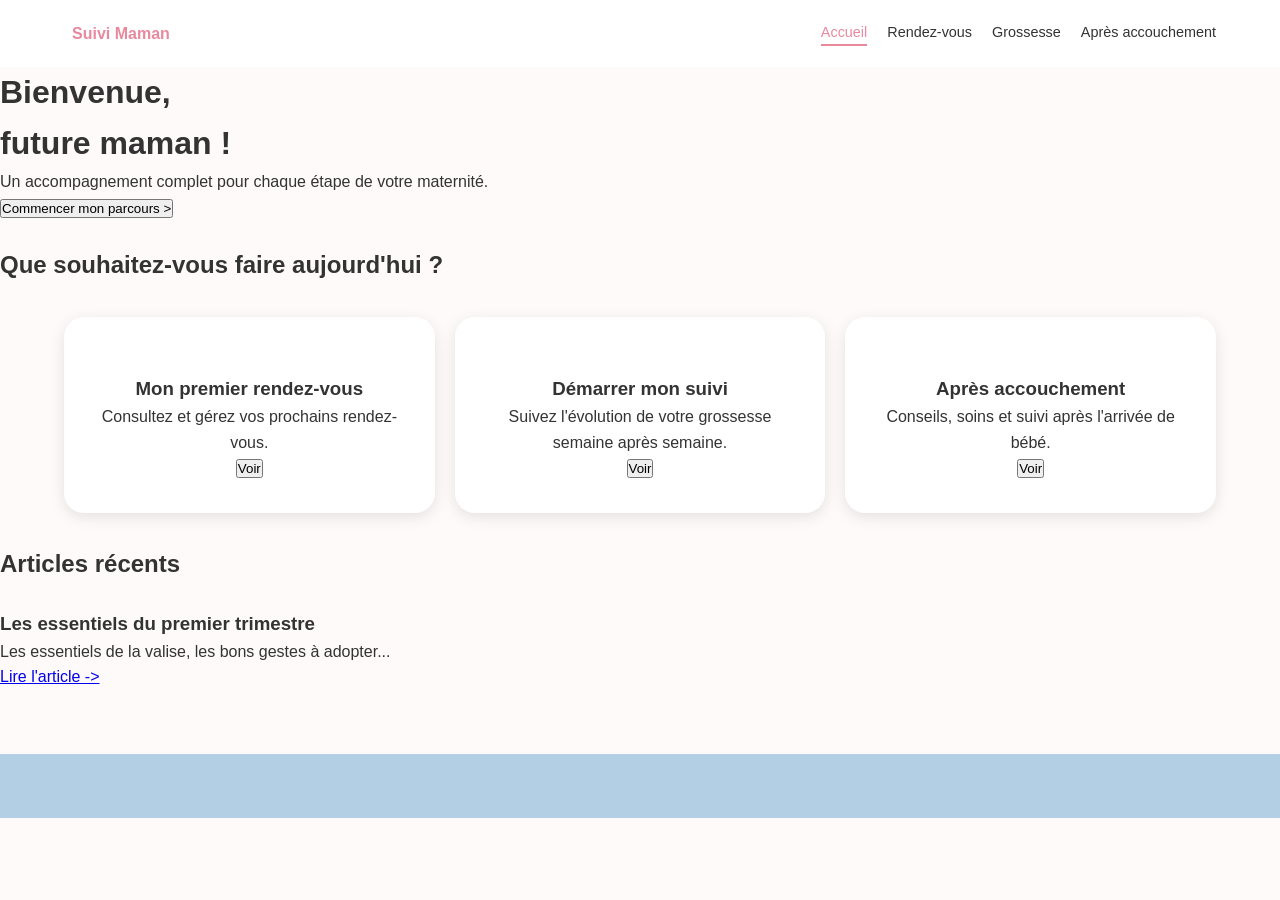
==== accueil.html @ ddcda5e3 "commit1" ====
<!DOCTYPE html>
<html lang="fr">
<head>
    <meta charset="UTF-8">
    <title>Accueil - Suivi Maman</title>
    <link rel="stylesheet" href="style.css">
</head>
<body>
    <header>
        <div class="logo"><img src="logo.png" alt=""> Suivi Maman <img src="logo_maman.png" alt=""></div>
        <nav>
            <a href="accueil.html" class="active">Accueil</a>
            <a href="rdv.html">Rendez-vous</a>
            <a href="suivi.html">Grossesse</a>
            <a href="ap_accouchement.html">Après accouchement</a>
        </nav>
    </header>
    <main>
        <div class="hero">
            <div class="hero-text">
                <h1>Bienvenue, <br>future maman !</h1>
                <p>Un accompagnement complet pour chaque étape de votre maternité.</p>
                <button class="btn-pink" onclick="goTo('suivi.html')">Commencer mon parcours ></button>
            </div>
            <div class="hero-img"><img src="img_hero.png" alt=""></div>
        </div>

        <h2 class="section-title">Que souhaitez-vous faire aujourd'hui ?</h2>
        <div class="grid-container">
            <div class="card-action blue-light">
                <img src="icon_cal.png" alt="">
                <h3>Mon premier rendez-vous</h3>
                <p>Consultez et gérez vos prochains rendez-vous.</p>
                <button class="btn-blue" onclick="goTo('rdv.html')">Voir</button>
            </div>
            <div class="card-action pink-light">
                <img src="icon_suivi.png" alt="">
                <h3>Démarrer mon suivi</h3>
                <p>Suivez l'évolution de votre grossesse semaine après semaine.</p>
                <button class="btn-pink" onclick="goTo('suivi.html')">Voir</button>
            </div>
            <div class="card-action gray-light">
                <img src="icon_post.png" alt="">
                <h3>Après accouchement</h3>
                <p>Conseils, soins et suivi après l'arrivée de bébé.</p>
                <button class="btn-gray" onclick="goTo('ap_accouchement.html')">Voir</button>
            </div>
        </div>

        <div class="recent-articles">
            <h2>Articles récents</h2>
            <div class="article-row" onclick="goTo('conseil.html')">
                <img src="art1.png" alt="">
                <div>
                    <h3>Les essentiels du premier trimestre</h3>
                    <p>Les essentiels de la valise, les bons gestes à adopter...</p>
                    <a href="#">Lire l'article -></a>
                </div>
            </div>
        </div>
    </main>
    <footer id="footer-shared"></footer> <script src="script.js"></script>
</body>
</html>
---- style.css ----
:root {
    --pink: #e9899e;
    --blue-bg: #e8f0f8;
    --gray-dark: #333;
    --gray-light: #757575;
    --white: #ffffff;
    --shadow: 0 4px 15px rgba(0, 0, 0, 0.1);
}

* { box-sizing: border-box; margin: 0; padding: 0; font-family: 'Arial', sans-serif; }

body { background-color: #fffafa; color: var(--gray-dark); line-height: 1.6; }

/* Header & Nav */
header {
    display: flex;
    justify-content: space-between;
    align-items: center;
    padding: 1rem 5%;
    background: var(--white);
}

.logo { display: flex; align-items: center; font-weight: bold; color: var(--pink); gap: 8px; }
.logo img { height: 35px; }

nav { display: flex; gap: 20px; flex-wrap: wrap; }
nav a { text-decoration: none; color: var(--gray-dark); font-size: 0.9rem; transition: 0.3s; }
nav a:hover, nav a.active { color: var(--pink); border-bottom: 2px solid var(--pink); }

/* Titre Principal (H1 des images) */
.main-title {
    text-align: center;
    font-size: 1.8rem;
    padding: 2rem 10%;
    font-weight: 800;
}

/* Formulaires & Cartes Bleues (IMG_0869, 0870, 0871) */
.blue-section {
    background-color: var(--blue-bg);
    border-radius: 20px;
    padding: 2rem;
    width: 90%;
    max-width: 600px;
    margin: 0 auto 2rem;
    text-align: center;
}

input, select {
    width: 100%;
    padding: 15px;
    margin: 10px 0;
    border: none;
    border-radius: 12px;
    box-shadow: var(--shadow);
    font-size: 1rem;
}

.btn-submit {
    background-color: var(--pink);
    color: white;
    padding: 12px 40px;
    border: none;
    border-radius: 12px;
    font-size: 1.1rem;
    cursor: pointer;
    margin-top: 15px;
}

/* Responsive Grid (IMG_0872) */
.grid-container {
    display: grid;
    grid-template-columns: 1fr; /* Mobile */
    gap: 20px;
    padding: 2rem 5%;
}

@media (min-width: 768px) { .grid-container { grid-template-columns: repeat(3, 1fr); } }

.card-action {
    background: white;
    padding: 2rem;
    border-radius: 20px;
    text-align: center;
    box-shadow: var(--shadow);
}

/* Footer (IMG_0872 bas) */
footer {
    background-color: #b3cfe4;
    padding: 2rem 5%;
    margin-top: 4rem;
}

.footer-grid {
    display: flex;
    flex-wrap: wrap;
    justify-content: space-between;
    gap: 20px;
}

.footer-item { min-width: 200px; }
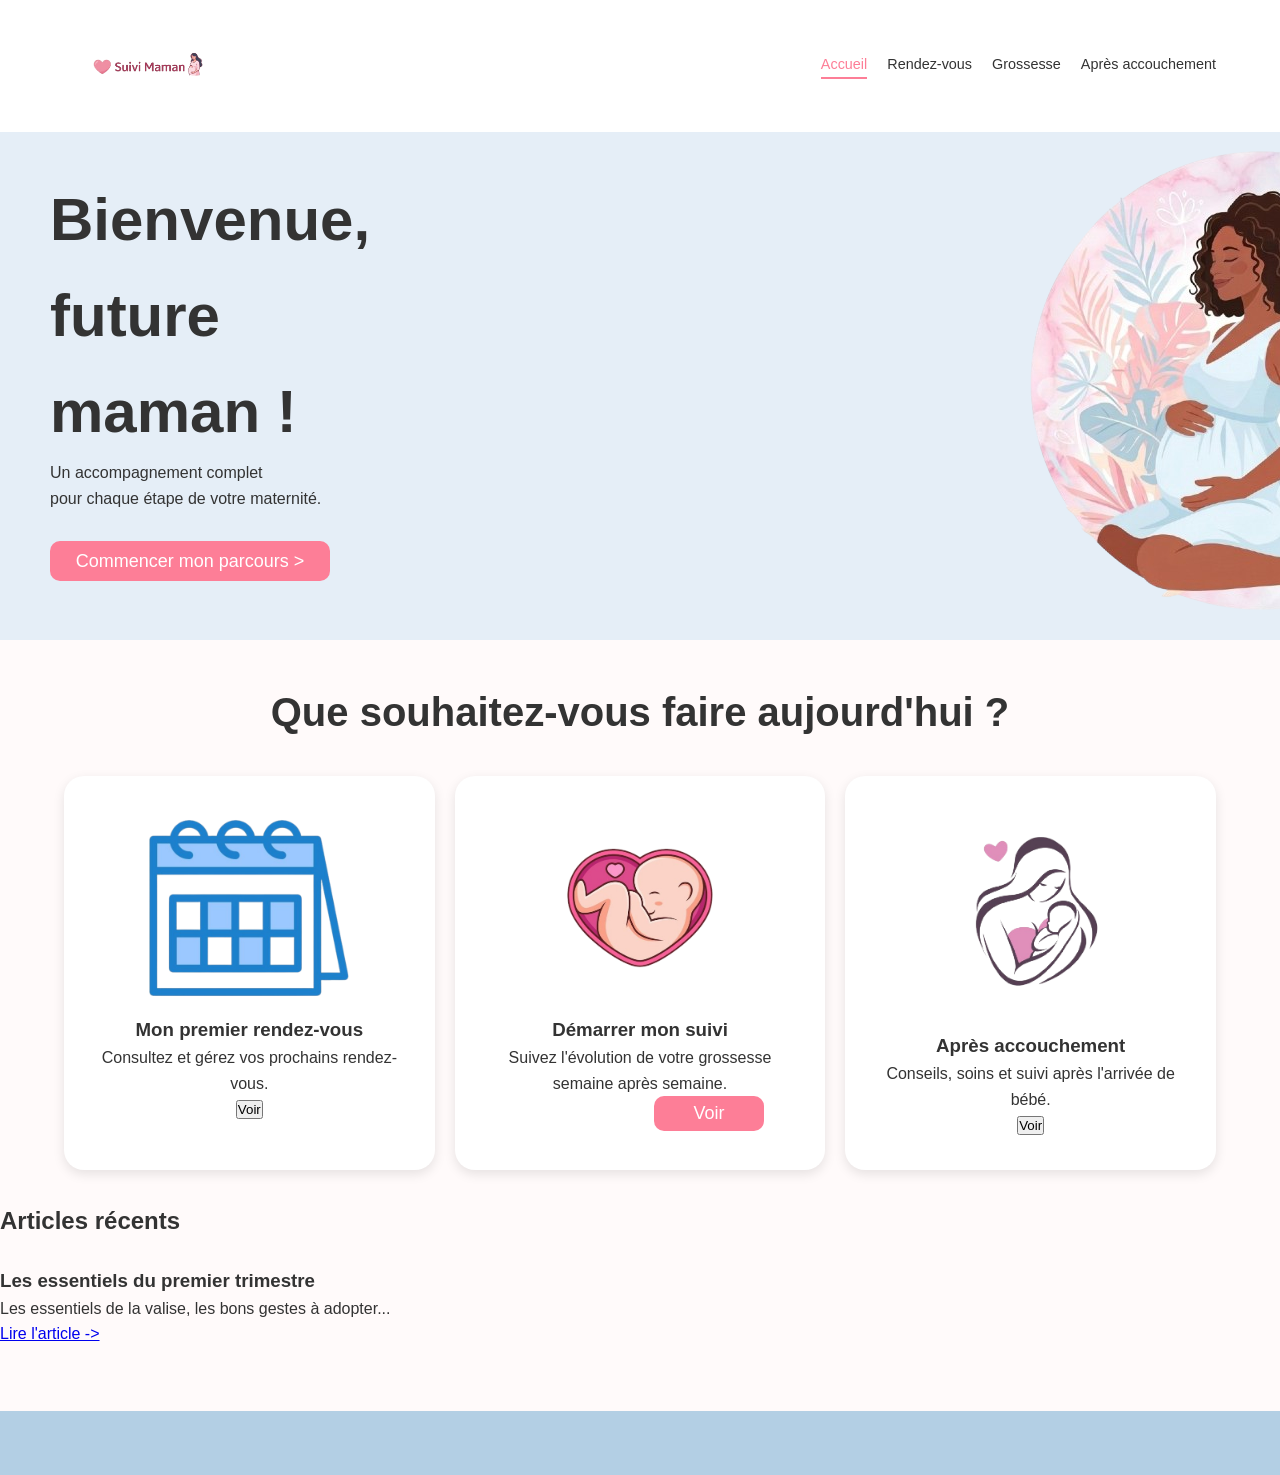
==== commit 4f1e4fdb: "commit2" ====
--- a/accueil.html
+++ b/accueil.html
@@ -7,7 +7,7 @@
 </head>
 <body>
     <header>
-        <div class="logo"><img src="logo.png" alt=""> Suivi Maman <img src="logo_maman.png" alt=""></div>
+        <div class="logo"><img src="./images_suivi/logo.png" alt=""></div>
         <nav>
             <a href="accueil.html" class="active">Accueil</a>
             <a href="rdv.html">Rendez-vous</a>
@@ -15,32 +15,34 @@
             <a href="ap_accouchement.html">Après accouchement</a>
         </nav>
     </header>
+
+
     <main>
         <div class="hero">
             <div class="hero-text">
                 <h1>Bienvenue, <br>future maman !</h1>
-                <p>Un accompagnement complet pour chaque étape de votre maternité.</p>
-                <button class="btn-pink" onclick="goTo('suivi.html')">Commencer mon parcours ></button>
+                <p>Un accompagnement complet <br> pour chaque étape de votre maternité.</p>
+                <button class="btn-accueil" onclick="goTo('suivi.html')">Commencer mon parcours ></button>
             </div>
-            <div class="hero-img"><img src="img_hero.png" alt=""></div>
+            <div class="hero-img"><img src="./images_suivi/maman1.png" alt=""></div>
         </div>
 
         <h2 class="section-title">Que souhaitez-vous faire aujourd'hui ?</h2>
         <div class="grid-container">
             <div class="card-action blue-light">
-                <img src="icon_cal.png" alt="">
+                <img src="./images_suivi/calandrier1.png" alt="">
                 <h3>Mon premier rendez-vous</h3>
                 <p>Consultez et gérez vos prochains rendez-vous.</p>
                 <button class="btn-blue" onclick="goTo('rdv.html')">Voir</button>
             </div>
             <div class="card-action pink-light">
-                <img src="icon_suivi.png" alt="">
+                <img src="./images_suivi/foeutus1.png" alt="">
                 <h3>Démarrer mon suivi</h3>
                 <p>Suivez l'évolution de votre grossesse semaine après semaine.</p>
-                <button class="btn-pink" onclick="goTo('suivi.html')">Voir</button>
+                <button class="btn-pink" onclick="goTo('grossesse.html')">Voir</button>
             </div>
             <div class="card-action gray-light">
-                <img src="icon_post.png" alt="">
+                <img src="./images_suivi/maman2.png" alt="">
                 <h3>Après accouchement</h3>
                 <p>Conseils, soins et suivi après l'arrivée de bébé.</p>
                 <button class="btn-gray" onclick="goTo('ap_accouchement.html')">Voir</button>
@@ -59,6 +61,13 @@
             </div>
         </div>
     </main>
-    <footer id="footer-shared"></footer> <script src="script.js"></script>
+
+
+
+    <footer id="footer-shared"></footer>
+
+
+    <script src="script.js"></script>
+
 </body>
 </html>
--- a/style.css
+++ b/style.css
@@ -1,15 +1,24 @@
 :root {
-    --pink: #e9899e;
-    --blue-bg: #e8f0f8;
+    --pink: #FD7E97;
+    --blue-bg: #E5EEF7;
     --gray-dark: #333;
     --gray-light: #757575;
     --white: #ffffff;
     --shadow: 0 4px 15px rgba(0, 0, 0, 0.1);
 }
 
-* { box-sizing: border-box; margin: 0; padding: 0; font-family: 'Arial', sans-serif; }
+* {
+    box-sizing: border-box;
+    margin: 0;
+    padding: 0;
+    font-family: 'Arial', sans-serif;
+}
 
-body { background-color: #fffafa; color: var(--gray-dark); line-height: 1.6; }
+body {
+    background-color: #fffafa;
+    color: var(--gray-dark);
+    line-height: 1.6;
+}
 
 /* Header & Nav */
 header {
@@ -20,12 +29,30 @@
     background: var(--white);
 }
 
-.logo { display: flex; align-items: center; font-weight: bold; color: var(--pink); gap: 8px; }
-.logo img { height: 35px; }
+.logo {
+    display: flex;
+    align-items: center;
+    gap: 8px;
+}
+.logo img {
+    height: 100px;
+}
 
-nav { display: flex; gap: 20px; flex-wrap: wrap; }
-nav a { text-decoration: none; color: var(--gray-dark); font-size: 0.9rem; transition: 0.3s; }
-nav a:hover, nav a.active { color: var(--pink); border-bottom: 2px solid var(--pink); }
+nav {
+    display: flex;
+    gap: 20px;
+    flex-wrap: wrap;
+}
+nav a {
+    text-decoration: none;
+    color: var(--gray-dark);
+    font-size: 0.9rem;
+    transition: 0.3s;
+}
+nav a:hover, nav a.active {
+    color: var(--pink);
+    border-bottom: 2px solid var(--pink);
+}
 
 /* Titre Principal (H1 des images) */
 .main-title {
@@ -34,6 +61,40 @@
     padding: 2rem 10%;
     font-weight: 800;
 }
+
+.hero {
+    display: flex;
+    background-color: #E5EEF7;
+    h1 {
+    font-size: 60px;
+    }
+}
+.hero-text {
+    margin-left: 50px;
+    padding-top: 40px;
+}
+.hero-img {
+        margin-left: 50%;
+        
+    }
+.btn-accueil {
+    background-color: #FD7E97;
+    color: white;
+    width: 280px;
+    height: 40px;
+    font-size: 18px;
+    border-radius: 10px;
+    border: #FD7E97;
+    margin-top: 30px;
+}
+
+.section-title {
+    margin-top: 40px;
+    font-size: 40px;
+    text-align: center;
+    
+}
+
 
 /* Formulaires & Cartes Bleues (IMG_0869, 0870, 0871) */
 .blue-section {
@@ -66,23 +127,42 @@
     cursor: pointer;
     margin-top: 15px;
 }
+.btn-pink{
+    background-color: #FD7E97;
+    color: white;
+    width: 110px;
+    height: 35px;
+    font-size: 18px;
+    margin-left: 45%;
+    border-radius: 10px;
+    border: #FD7E97;
+}
 
 /* Responsive Grid (IMG_0872) */
 .grid-container {
     display: grid;
     grid-template-columns: 1fr; /* Mobile */
     gap: 20px;
-    padding: 2rem 5%;
+    padding: 32px 5%;
+    img {
+        width: 200px;
+        height: auto;
+    }
 }
 
-@media (min-width: 768px) { .grid-container { grid-template-columns: repeat(3, 1fr); } }
+@media (min-width: 768px) {
+    .grid-container
+    {
+        grid-template-columns: repeat(3, 1fr);
+    }
+}
 
 .card-action {
     background: white;
-    padding: 2rem;
+    padding: 32px;
     border-radius: 20px;
     text-align: center;
-    box-shadow: var(--shadow);
+    box-shadow: rgba(0, 0, 0, 0.1) 0px 4px 12px;
 }
 
 /* Footer (IMG_0872 bas) */
@@ -99,4 +179,6 @@
     gap: 20px;
 }
 
-.footer-item { min-width: 200px; }+.footer-item {
+    min-width: 200px;
+}
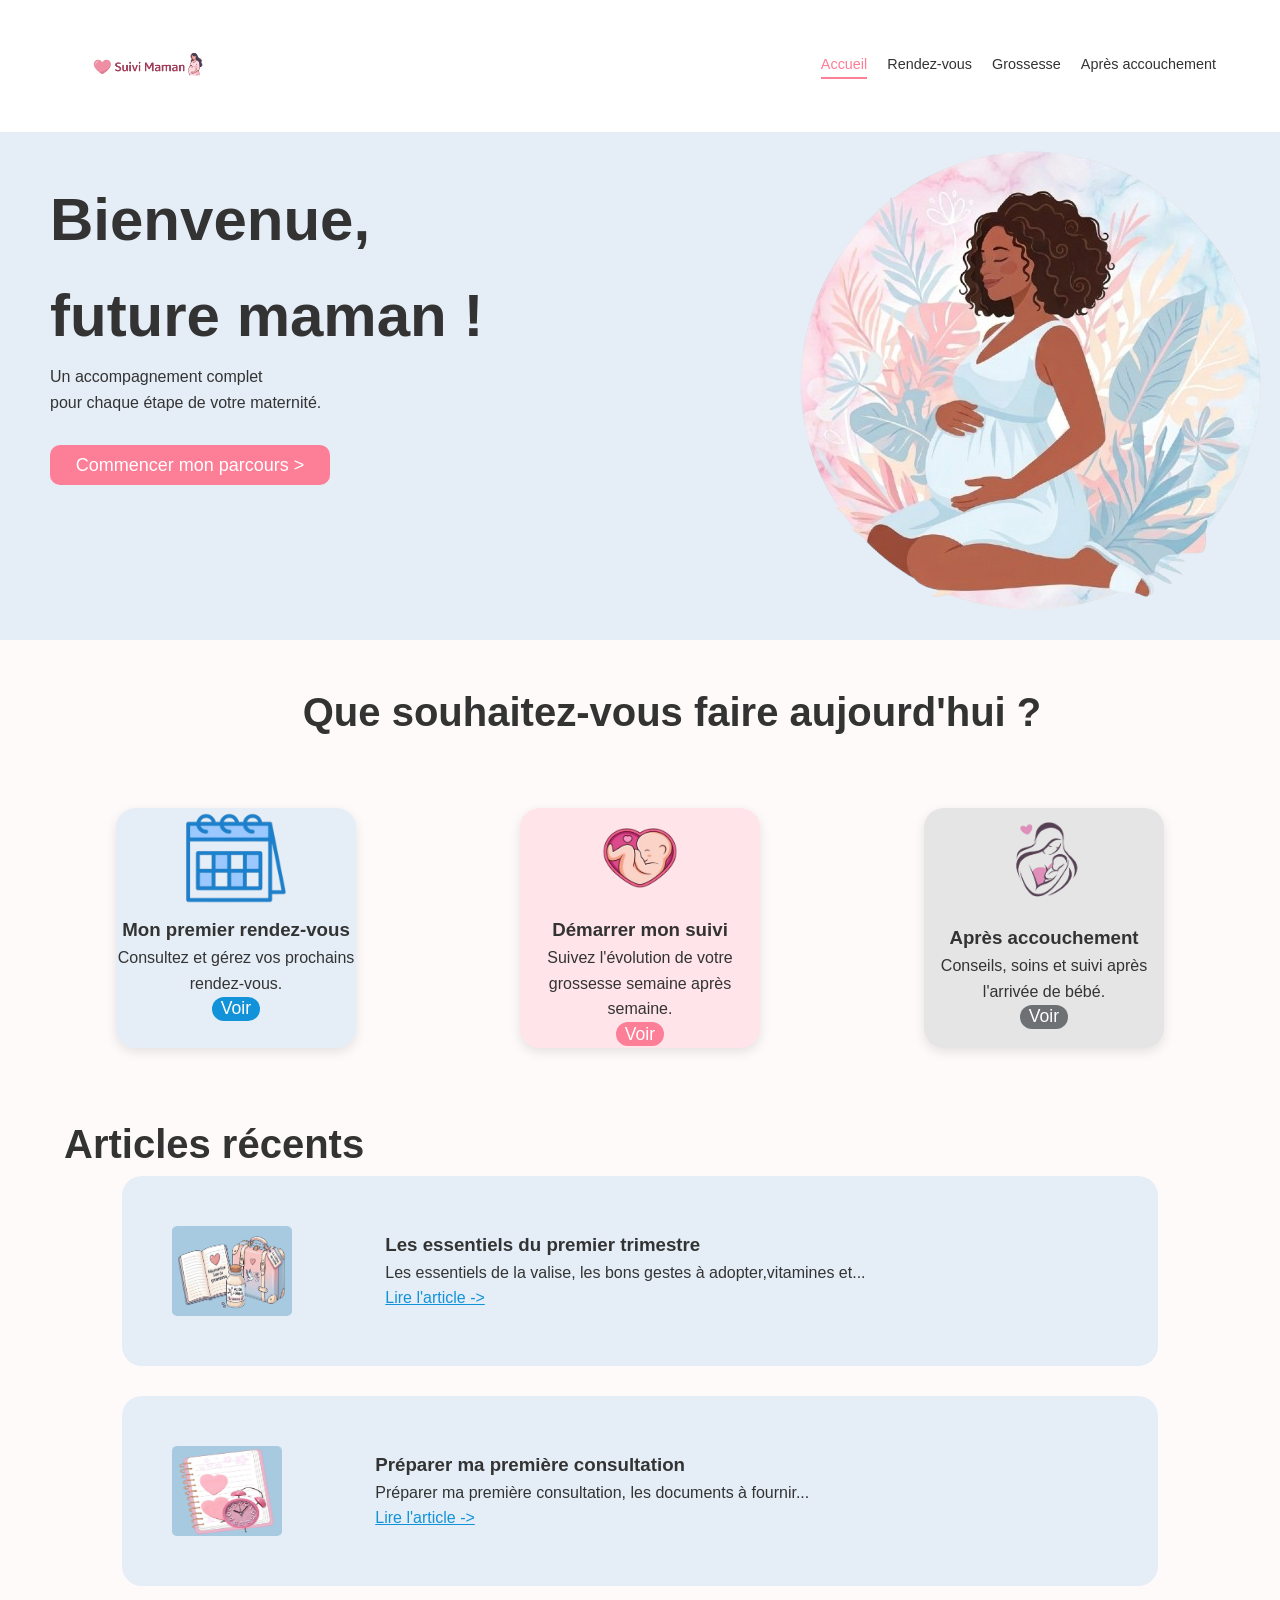
==== commit 62449d0d: "commit3" ====
--- a/accueil.html
+++ b/accueil.html
@@ -1,10 +1,12 @@
 <!DOCTYPE html>
 <html lang="fr">
+
 <head>
     <meta charset="UTF-8">
     <title>Accueil - Suivi Maman</title>
     <link rel="stylesheet" href="style.css">
 </head>
+
 <body>
     <header>
         <div class="logo"><img src="./images_suivi/logo.png" alt=""></div>
@@ -29,37 +31,49 @@
 
         <h2 class="section-title">Que souhaitez-vous faire aujourd'hui ?</h2>
         <div class="grid-container">
-            <div class="card-action blue-light">
+            <div class="card-action bleu">
                 <img src="./images_suivi/calandrier1.png" alt="">
                 <h3>Mon premier rendez-vous</h3>
                 <p>Consultez et gérez vos prochains rendez-vous.</p>
-                <button class="btn-blue" onclick="goTo('rdv.html')">Voir</button>
+                <button class="btn-bleu" onclick="goTo('rdv.html')">Voir</button>
             </div>
-            <div class="card-action pink-light">
+            <div class="card-action rose">
                 <img src="./images_suivi/foeutus1.png" alt="">
                 <h3>Démarrer mon suivi</h3>
                 <p>Suivez l'évolution de votre grossesse semaine après semaine.</p>
-                <button class="btn-pink" onclick="goTo('grossesse.html')">Voir</button>
+                <button class="btn-rose" onclick="goTo('grossesse.html')">Voir</button>
             </div>
-            <div class="card-action gray-light">
+            <div class="card-action gris">
                 <img src="./images_suivi/maman2.png" alt="">
                 <h3>Après accouchement</h3>
                 <p>Conseils, soins et suivi après l'arrivée de bébé.</p>
-                <button class="btn-gray" onclick="goTo('ap_accouchement.html')">Voir</button>
+                <button class="btn-gris" onclick="goTo('ap_accouchement.html')">Voir</button>
             </div>
+
         </div>
 
-        <div class="recent-articles">
-            <h2>Articles récents</h2>
-            <div class="article-row" onclick="goTo('conseil.html')">
-                <img src="art1.png" alt="">
+
+        <h2>Articles récents</h2>
+        <section class="recent">
+            <div class="recent-articles case1">
+                <img src="./images_suivi/trousse.png" alt="">
                 <div>
                     <h3>Les essentiels du premier trimestre</h3>
-                    <p>Les essentiels de la valise, les bons gestes à adopter...</p>
+                    <p>Les essentiels de la valise, les bons gestes à adopter,vitamines et...</p>
                     <a href="#">Lire l'article -></a>
+                    <div class="article-row" onclick="goTo('conseil.html')"></div>
                 </div>
             </div>
-        </div>
+            <div class="recent-articles case2">
+                <img src="./images_suivi/blocnote.png" id="bloc">
+                <div>
+                    <h3>Préparer ma première consultation</h3>
+                    <p>Préparer ma première consultation, les documents à fournir...</p>
+                    <a href="#">Lire l'article -></a>
+                    <div class="article-row" onclick="goTo('rdv.html')"></div>
+                </div>
+            </div>
+        </section>
     </main>
 
 
@@ -70,4 +84,5 @@
     <script src="script.js"></script>
 
 </body>
+
 </html>
--- a/style.css
+++ b/style.css
@@ -65,6 +65,7 @@
 .hero {
     display: flex;
     background-color: #E5EEF7;
+    justify-content: space-between;
     h1 {
     font-size: 60px;
     }
@@ -73,10 +74,7 @@
     margin-left: 50px;
     padding-top: 40px;
 }
-.hero-img {
-        margin-left: 50%;
-        
-    }
+
 .btn-accueil {
     background-color: #FD7E97;
     color: white;
@@ -141,11 +139,12 @@
 /* Responsive Grid (IMG_0872) */
 .grid-container {
     display: grid;
-    grid-template-columns: 1fr; /* Mobile */
-    gap: 20px;
-    padding: 32px 5%;
+    justify-items: center;
+    gap: 60px;
+    width: 100%;
+    padding: 5%;
     img {
-        width: 200px;
+        width: 100px;
         height: auto;
     }
 }
@@ -158,11 +157,112 @@
 }
 
 .card-action {
+    align-items: center;
     background: white;
-    padding: 32px;
     border-radius: 20px;
     text-align: center;
     box-shadow: rgba(0, 0, 0, 0.1) 0px 4px 12px;
+    width: 70%;
+    bleu {
+        background-color: #757575;
+    }
+    
+}
+
+.card-action.bleu {
+    background-color: #E5EEF7;
+}
+
+.card-action.rose {
+    background-color: #FFE4E9;
+}
+
+.card-action.gris {
+    background-color: #E5E5E5;
+}
+
+.btn-bleu {
+    background-color: #1293D9;
+    border: 1px;
+    height: 10%;
+    width: 20%;
+    color: white;
+    font-size: 110%;
+    border-radius: 20px;
+}
+
+.btn-rose {
+    background-color: #FD7E97;
+    border: 1px;
+    height: 10%;
+    width: 20%;
+    color: white;
+    font-size: 110%;
+    border-radius: 20px;
+}
+
+.btn-gris {
+    background-color: #6D7173;
+    border: 1px;
+    height: 10%;
+    width: 20%;
+    color: white;
+    font-size: 110%;
+    border-radius: 20px;
+}
+
+
+  
+.recent {
+    display: flex;
+    flex-direction: column; /* Les articles s'empilent verticalement */
+    align-items: center;    /* Centre les articles horizontalement */
+    gap: 30px;              /* Crée l'espace entre l'article 1 et l'article 2 */
+    margin: 0 auto;      /* Espace extérieur haut/bas et centrage du bloc */
+    width: 90%;
+    a {
+        color: #1293D9;
+    }
+}
+
+.recent-articles{
+    display: flex;
+}
+.recent-articles img {
+        width: 120px;
+        height: 90px;
+        border: 1px;
+        background-color: #A7CAE1;
+        border-radius: 5%;
+    }
+
+h2 {
+        font-size: 40px;
+        margin-left: 5%;
+    }
+
+
+.recent-articles.case1 {
+    background-color: #E5EEF7;
+    border: 1px;
+    border-radius: 20px;
+    gap: 10%;
+    padding: 50px;
+    width: 90%;
+    align-items: center;
+}
+
+#bloc {
+    width: 110px;
+}
+.recent-articles.case2 {
+    background-color: #E5EEF7;
+    border: 1px;
+    border-radius: 20px;
+    gap: 10%;
+    padding: 50px;
+    width: 90%;
+    align-items: center;
 }
 
 /* Footer (IMG_0872 bas) */
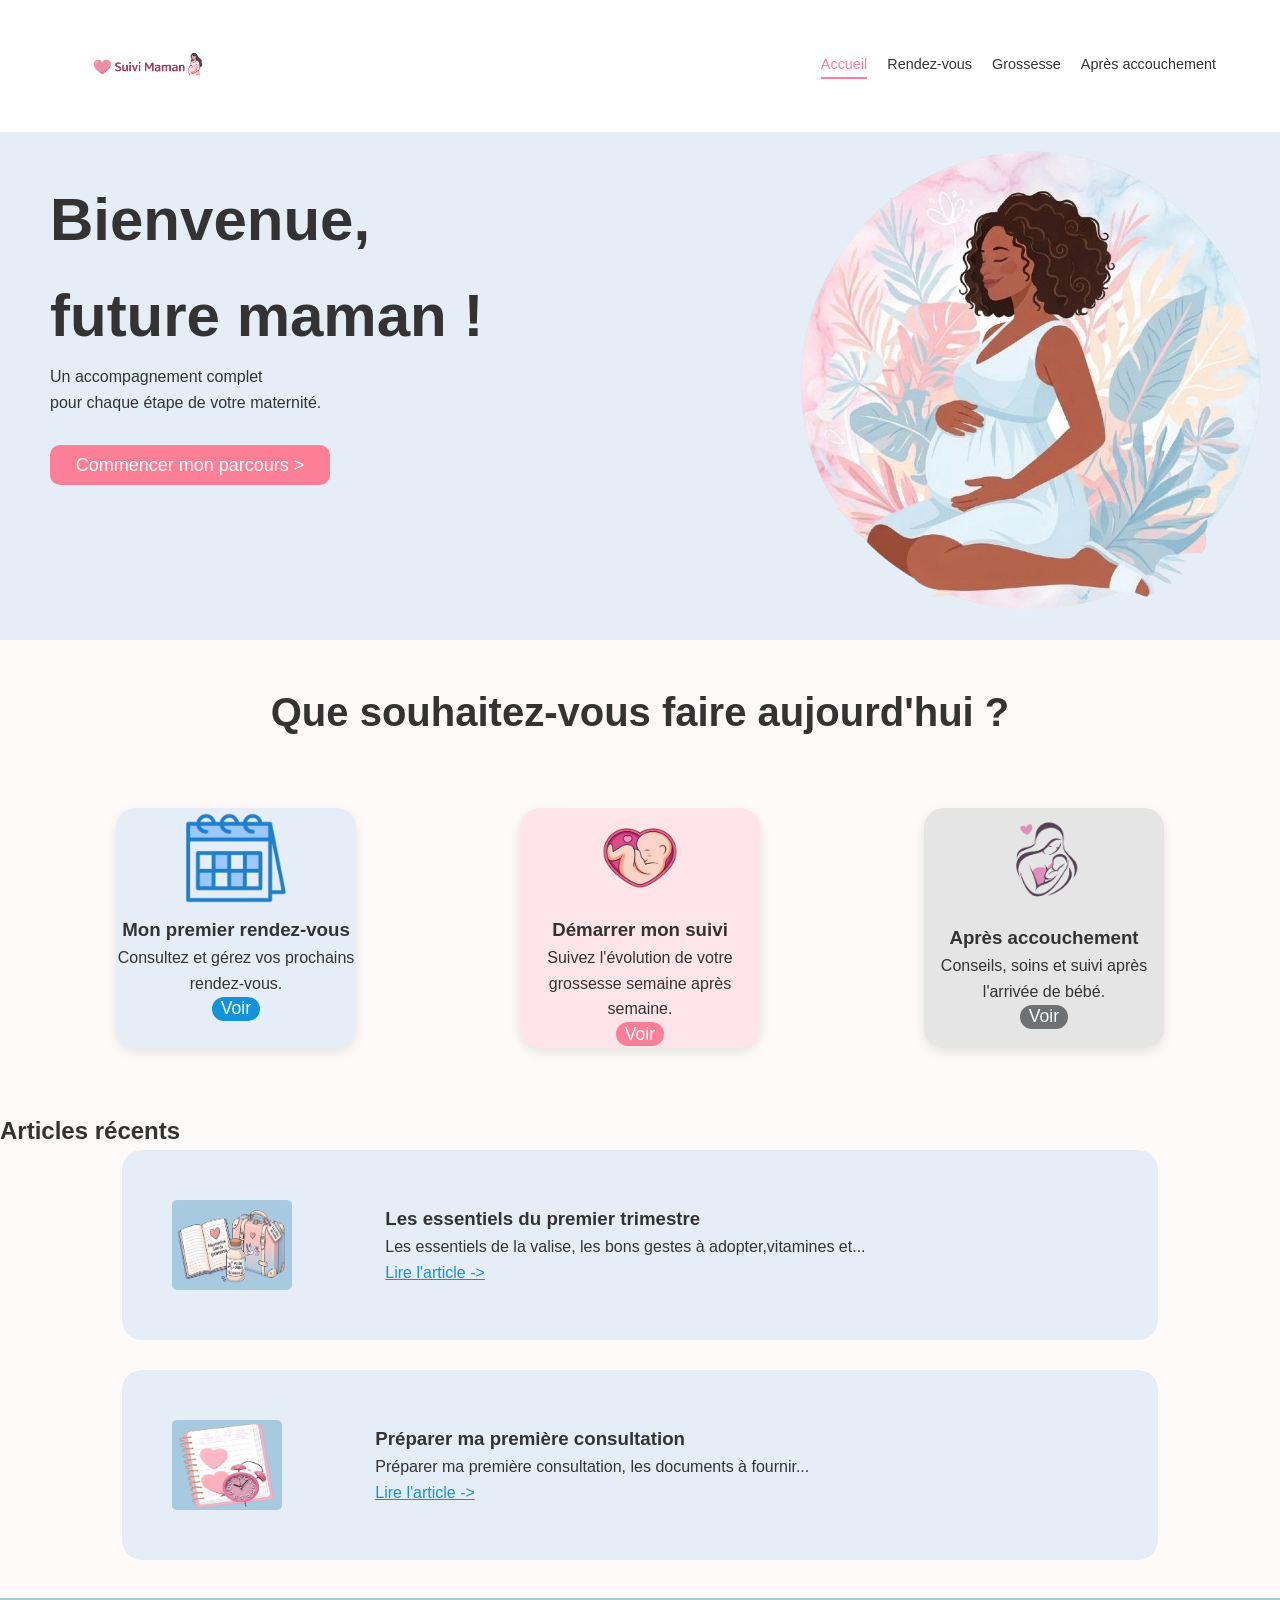
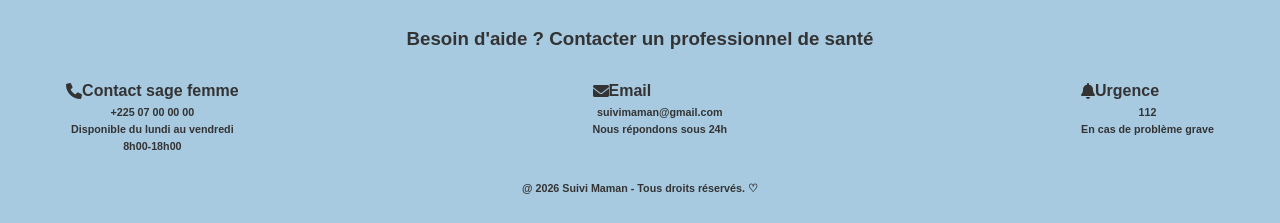
==== commit 128f62aa: "commit4" ====
--- a/accueil.html
+++ b/accueil.html
@@ -5,6 +5,7 @@
     <meta charset="UTF-8">
     <title>Accueil - Suivi Maman</title>
     <link rel="stylesheet" href="style.css">
+    <link rel="stylesheet" href="https://cdnjs.cloudflare.com/ajax/libs/font-awesome/6.0.0/css/all.min.css">
 </head>
 
 <body>
@@ -24,7 +25,7 @@
             <div class="hero-text">
                 <h1>Bienvenue, <br>future maman !</h1>
                 <p>Un accompagnement complet <br> pour chaque étape de votre maternité.</p>
-                <button class="btn-accueil" onclick="goTo('suivi.html')">Commencer mon parcours ></button>
+                <button class="btn-accueil" onclick="goTo('rdv.html')">Commencer mon parcours ></button>
             </div>
             <div class="hero-img"><img src="./images_suivi/maman1.png" alt=""></div>
         </div>
@@ -76,9 +77,43 @@
         </section>
     </main>
 
-
-
-    <footer id="footer-shared"></footer>
+<footer id="footer-shared">
+        <h3>Besoin d'aide ? Contacter un professionnel de santé</h3>
+        <section class="icons">
+            <div class="icon">
+                <div id="ico">
+                    <i class="fa-solid fa-phone"></i>
+                    <h4>Contact sage femme</h4>
+                </div>
+                <div>
+                    <h6>+225 07 00 00 00</h6>
+                    <h6>Disponible du lundi au vendredi</h6>
+                    <h6>8h00-18h00</h6>
+                </div>
+            </div>
+            <div class="icon">
+                <div id="ico">
+                    <i class="fa-solid fa-envelope"></i>
+                    <h4>Email</h4>
+                </div>
+                <div>
+                    <h6>suivimaman@gmail.com</h6>
+                    <h6>Nous répondons sous 24h</h6>
+                </div>
+            </div>
+            <div class="icon">
+                <div id="ico">
+                    <i class="fa-solid fa-bell"></i>
+                    <h4>Urgence</h4>
+                </div>
+                <div>
+                    <h6>112</h6>
+                    <h6>En cas de problème grave</h6>
+                </div>
+            </div>
+        </section>
+        <h6>@ 2026 Suivi Maman - Tous droits réservés. ♡</h6>
+    </footer>
 
 
     <script src="script.js"></script>
--- a/style.css
+++ b/style.css
@@ -32,7 +32,6 @@
 .logo {
     display: flex;
     align-items: center;
-    gap: 8px;
 }
 .logo img {
     height: 100px;
@@ -234,13 +233,11 @@
         border: 1px;
         background-color: #A7CAE1;
         border-radius: 5%;
-    }
-
-h2 {
+        h2 {
         font-size: 40px;
         margin-left: 5%;
     }
-
+    }
 
 .recent-articles.case1 {
     background-color: #E5EEF7;
@@ -264,21 +261,98 @@
     width: 90%;
     align-items: center;
 }
-
+main {
+    margin-bottom: 3%;
+}
+
+/*rdv.hml*/
+.page-intro {
+    margin-left: 50px;
+    padding-top: 40px;
+}
+
+.btn-supprimer {
+    background-color: #FD7E97;
+    color: white;
+    width: 140px;
+    height: 40px;
+    font-size: 18px;
+    border-radius: 10px;
+    border: #FD7E97;
+    margin-top: 30px;
+}
+
+.btn-ajouter {
+    background-color: #1293D9;
+    color: white;
+    width: 140px;
+    height: 40px;
+    font-size: 18px;
+    border-radius: 10px;
+    border: #FD7E97;
+    margin-top: 30px;
+}
+
+.btn-modifier {
+    background-color: #6D7173;
+    color: white;
+    width: 140px;
+    height: 40px;
+    font-size: 18px;
+    border-radius: 10px;
+    border: #FD7E97;
+    margin-top: 30px;
+}
+
+.rendv {
+    flex-direction: column; /* Les articles s'empilent verticalement */
+    align-items: center;    /* Centre les articles horizontalement */
+    gap: 30px;              /* Crée l'espace entre l'article 1 et l'article 2 */
+    margin: 0 auto;      /* Espace extérieur haut/bas et centrage du bloc */
+    width: 90%;
+}
+
+.doc {
+    display: flex;
+    border: 1px;
+    margin-bottom: 5%;
+    background-color: #E5EEF7;
+    gap: 5%;
+    height: 400px;
+}
+
+.doc img {
+    border: 1px;
+    background-color: #68c5ff5d;
+    height: 60%;
+    width: 15%;
+    height: 100%;
+}
+
+#doc1 {
+}
+
+#const {
+}
 /* Footer (IMG_0872 bas) */
 footer {
-    background-color: #b3cfe4;
-    padding: 2rem 5%;
-    margin-top: 4rem;
-}
-
-.footer-grid {
-    display: flex;
-    flex-wrap: wrap;
-    justify-content: space-between;
-    gap: 20px;
-}
-
-.footer-item {
-    min-width: 200px;
+    background-color: #A7CAE1;
+    padding: 5%;
+}
+
+#footer-shared{
+    text-align: center;
+    padding: 2%;
+}
+
+#ico {
+    display: flex;
+    align-items: center;
+}
+
+.icons {
+    display: flex;
+    justify-content: center;
+    gap: 30%;
+    padding: 2%;
 }
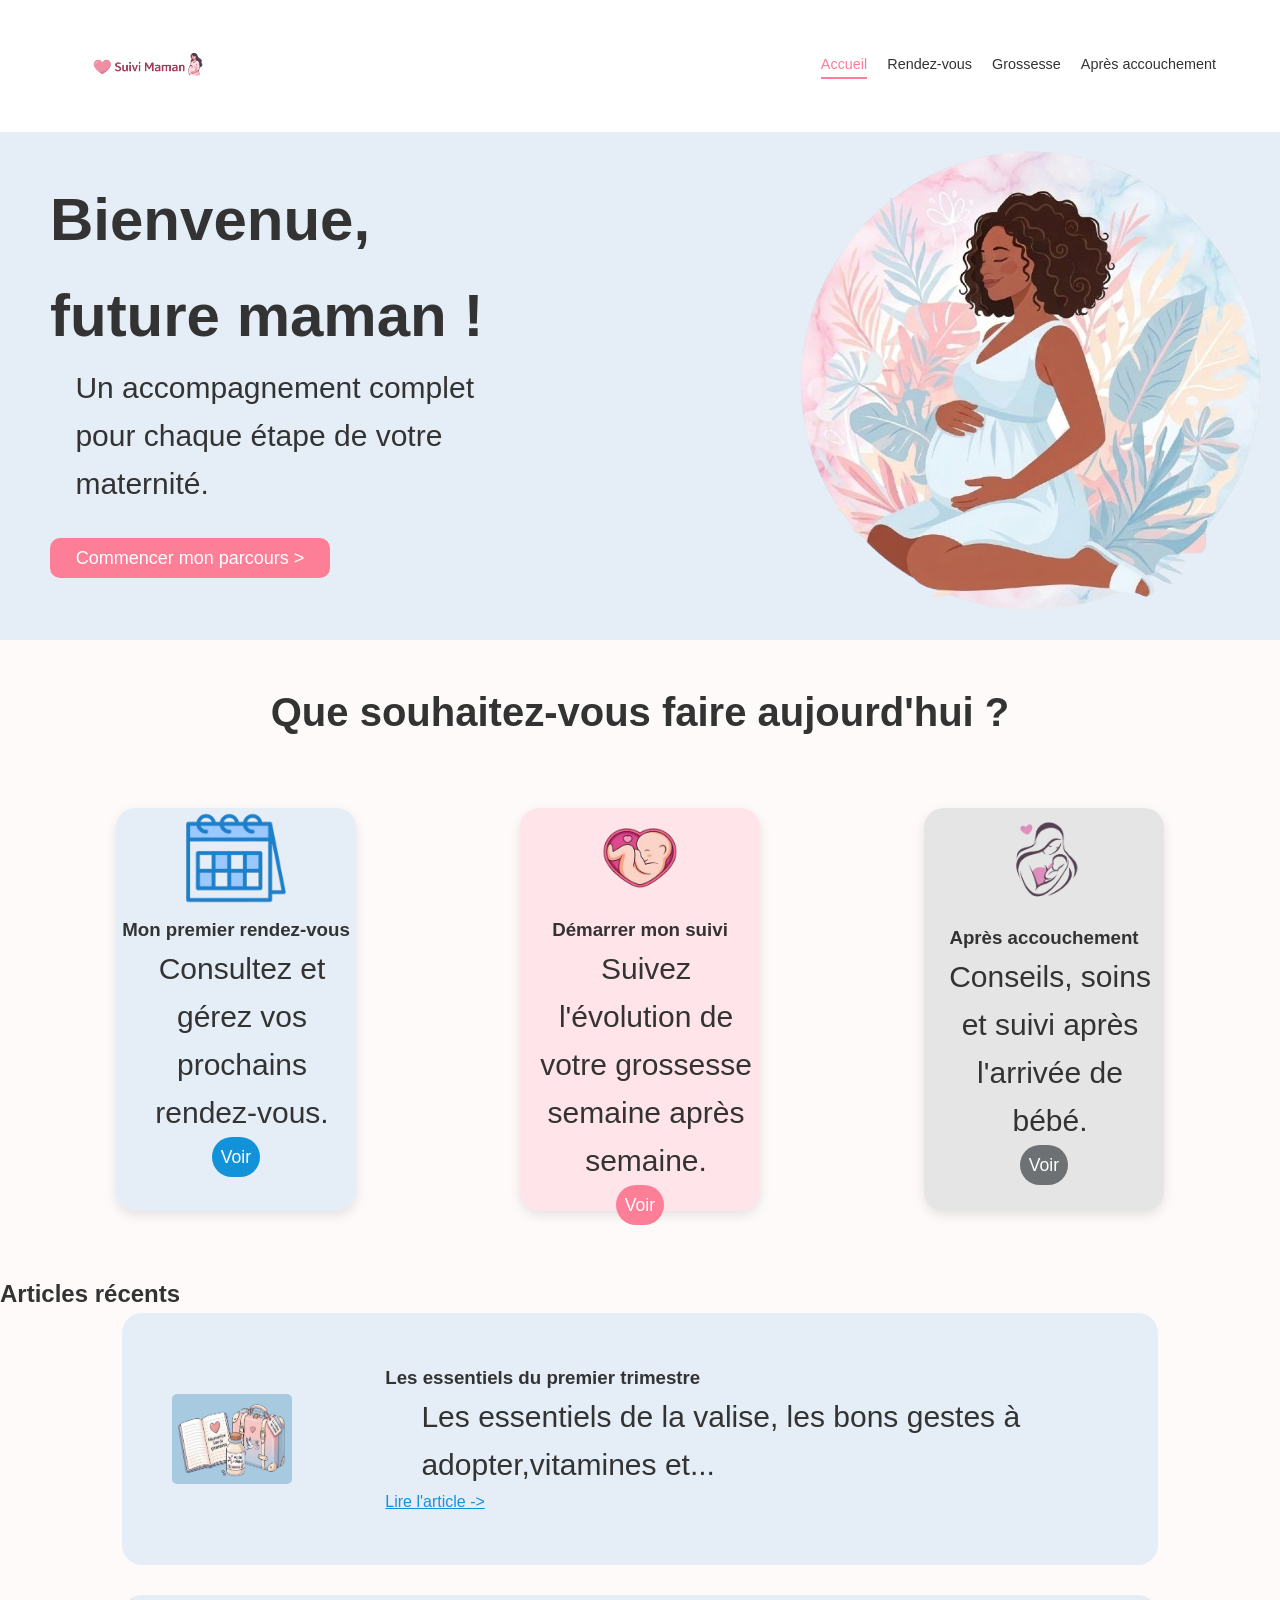
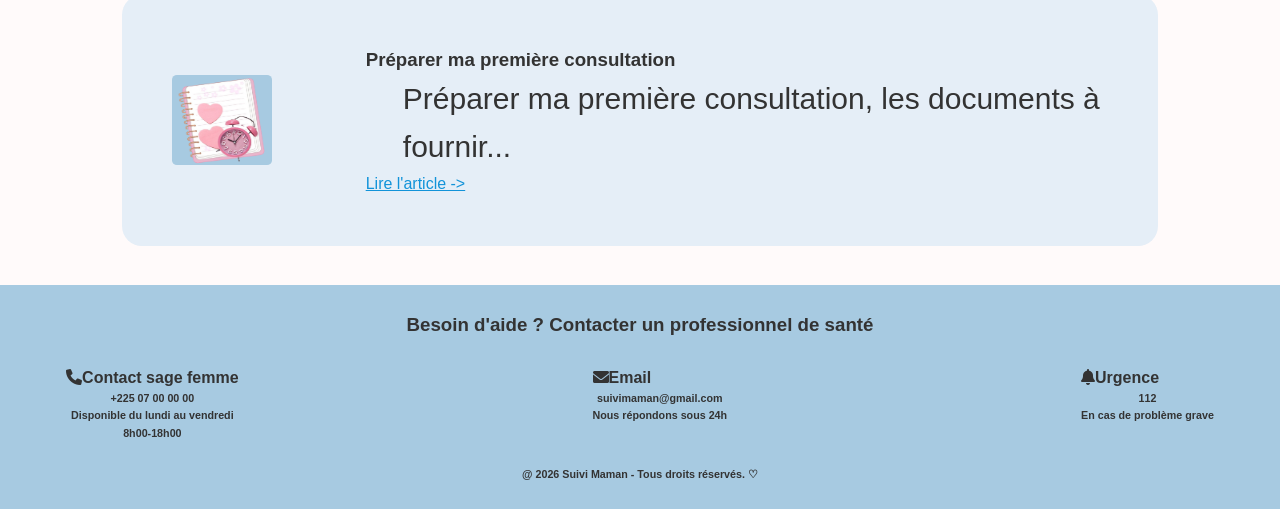
==== commit 3f1d74b4: "commit5" ====
--- a/accueil.html
+++ b/accueil.html
@@ -14,7 +14,7 @@
         <nav>
             <a href="accueil.html" class="active">Accueil</a>
             <a href="rdv.html">Rendez-vous</a>
-            <a href="suivi.html">Grossesse</a>
+            <a href="grossesse.html">Grossesse</a>
             <a href="ap_accouchement.html">Après accouchement</a>
         </nav>
     </header>
@@ -114,8 +114,6 @@
         </section>
         <h6>@ 2026 Suivi Maman - Tous droits réservés. ♡</h6>
     </footer>
-
-
     <script src="script.js"></script>
 
 </body>
--- a/style.css
+++ b/style.css
@@ -263,6 +263,10 @@
 }
 main {
     margin-bottom: 3%;
+    p {
+        margin-left: 5%;
+        font-size: 30px;
+    }
 }
 
 /*rdv.hml*/
@@ -321,7 +325,7 @@
     height: 400px;
 }
 
-.doc img {
+#imdoc {
     border: 1px;
     background-color: #68c5ff5d;
     height: 60%;
@@ -329,9 +333,25 @@
     height: 100%;
 }
 
-#doc1 {
-}
-
+#idoc{
+    width: 30%;
+    height: auto;
+}
+
+.doteu {
+    display: flex;
+    align-items: center;
+    justify-content: space-between;
+    padding: 0 100px;
+    h2 {
+        color: #6d717390;
+        font-size: 30px;
+    }
+}
+
+.he {
+    margin: 5%;
+}
 #const {
 }
 /* Footer (IMG_0872 bas) */
